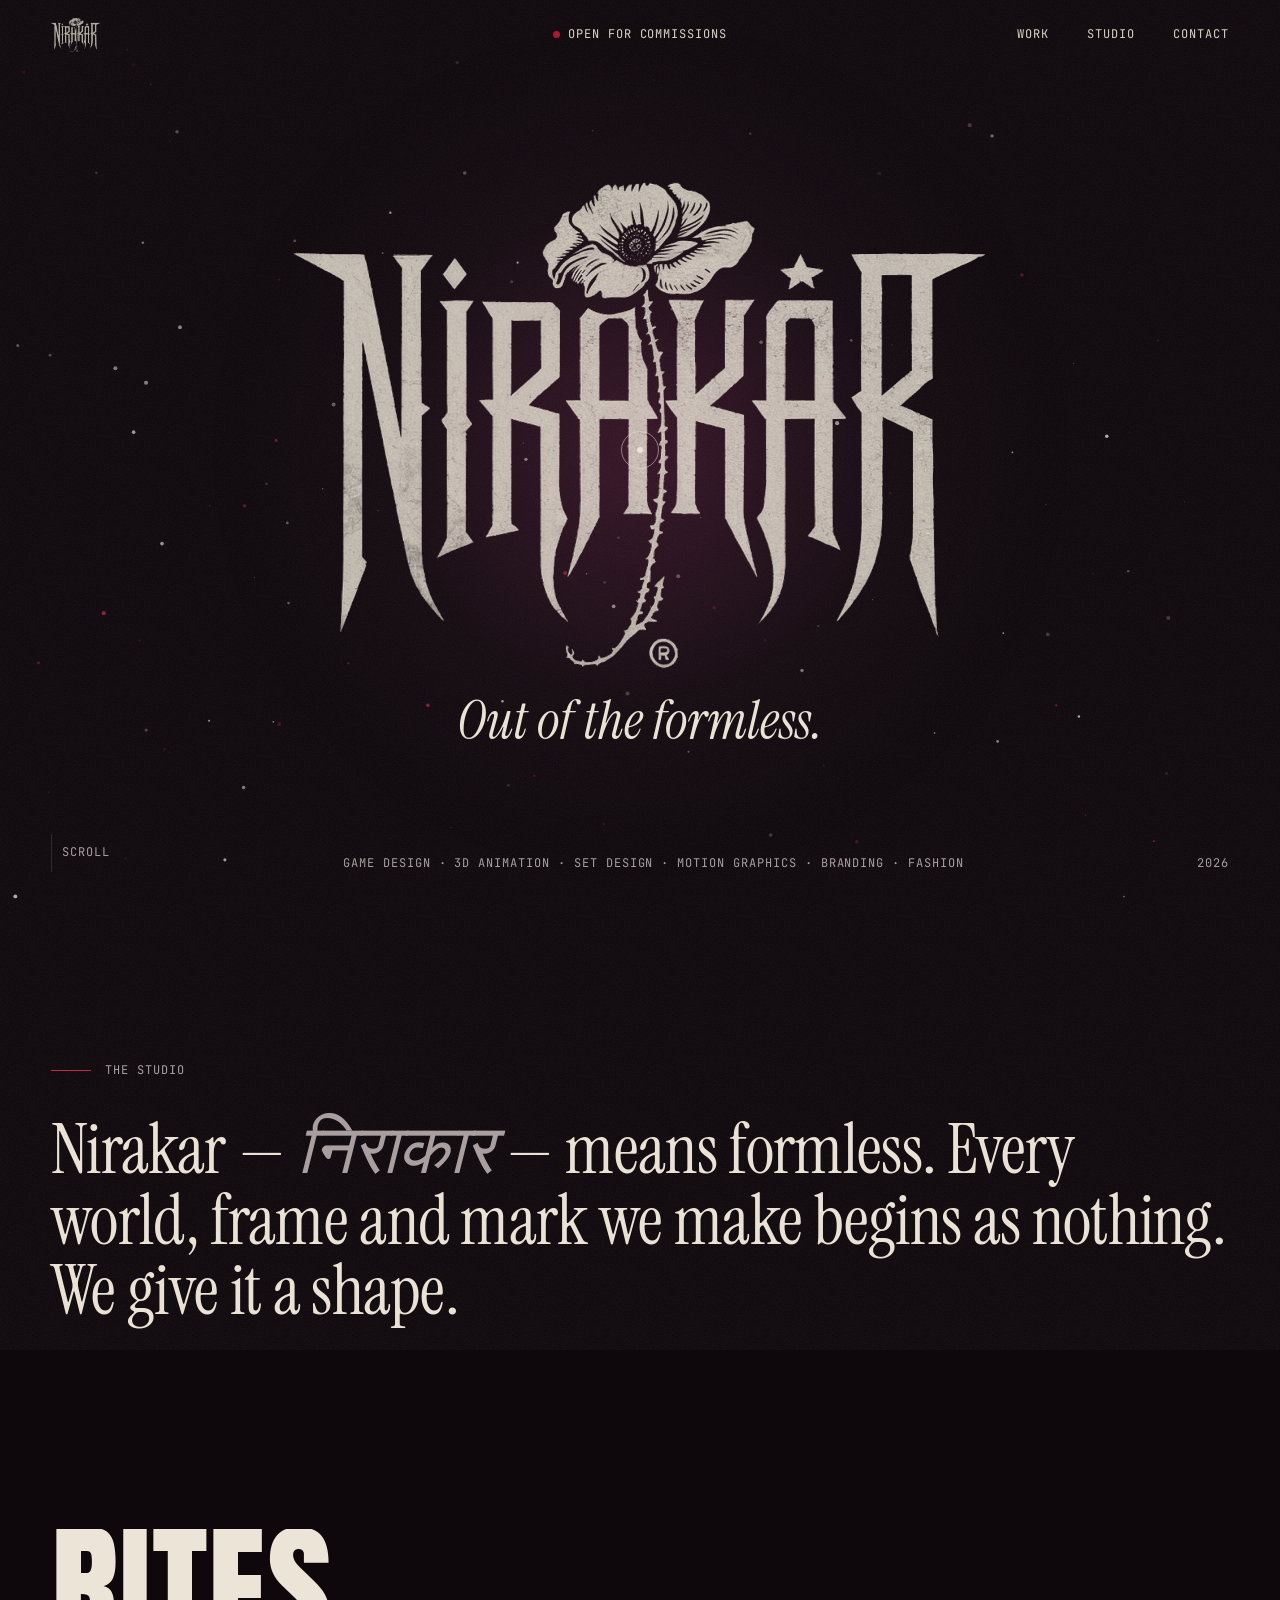
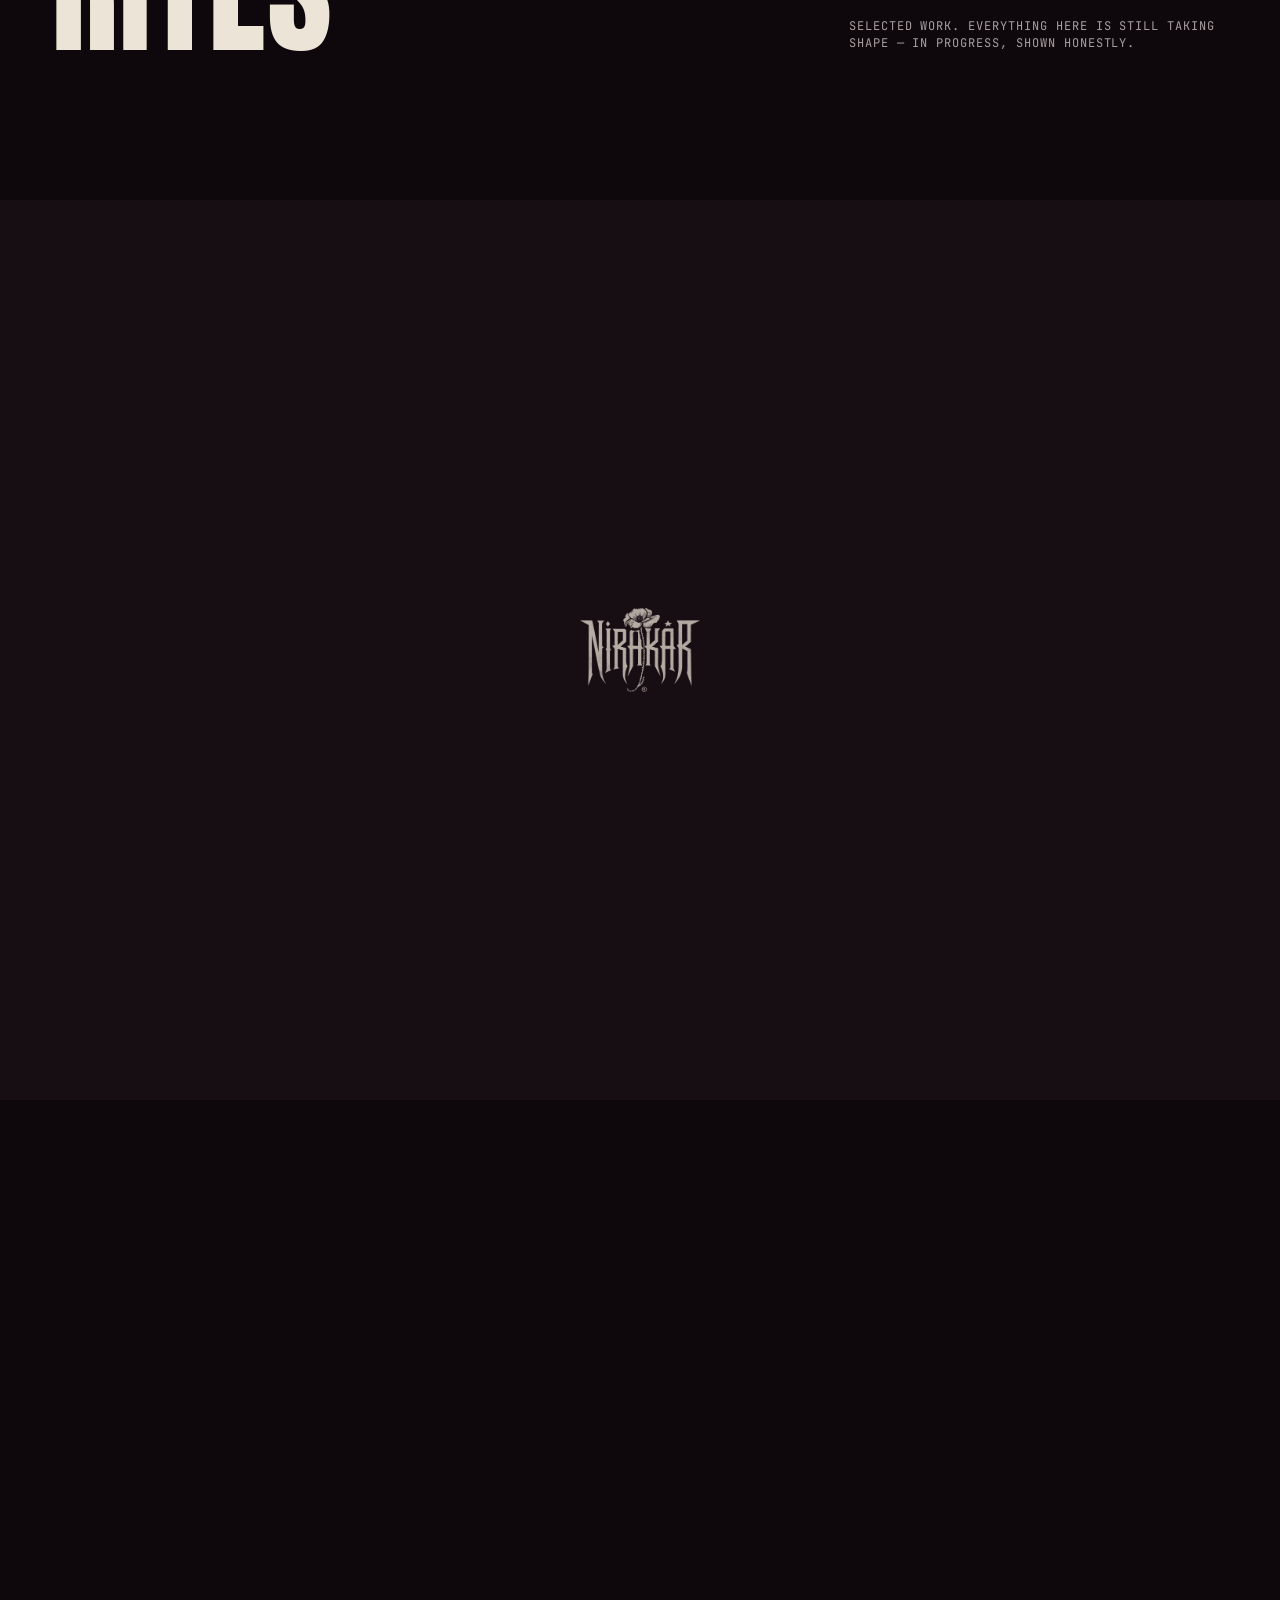
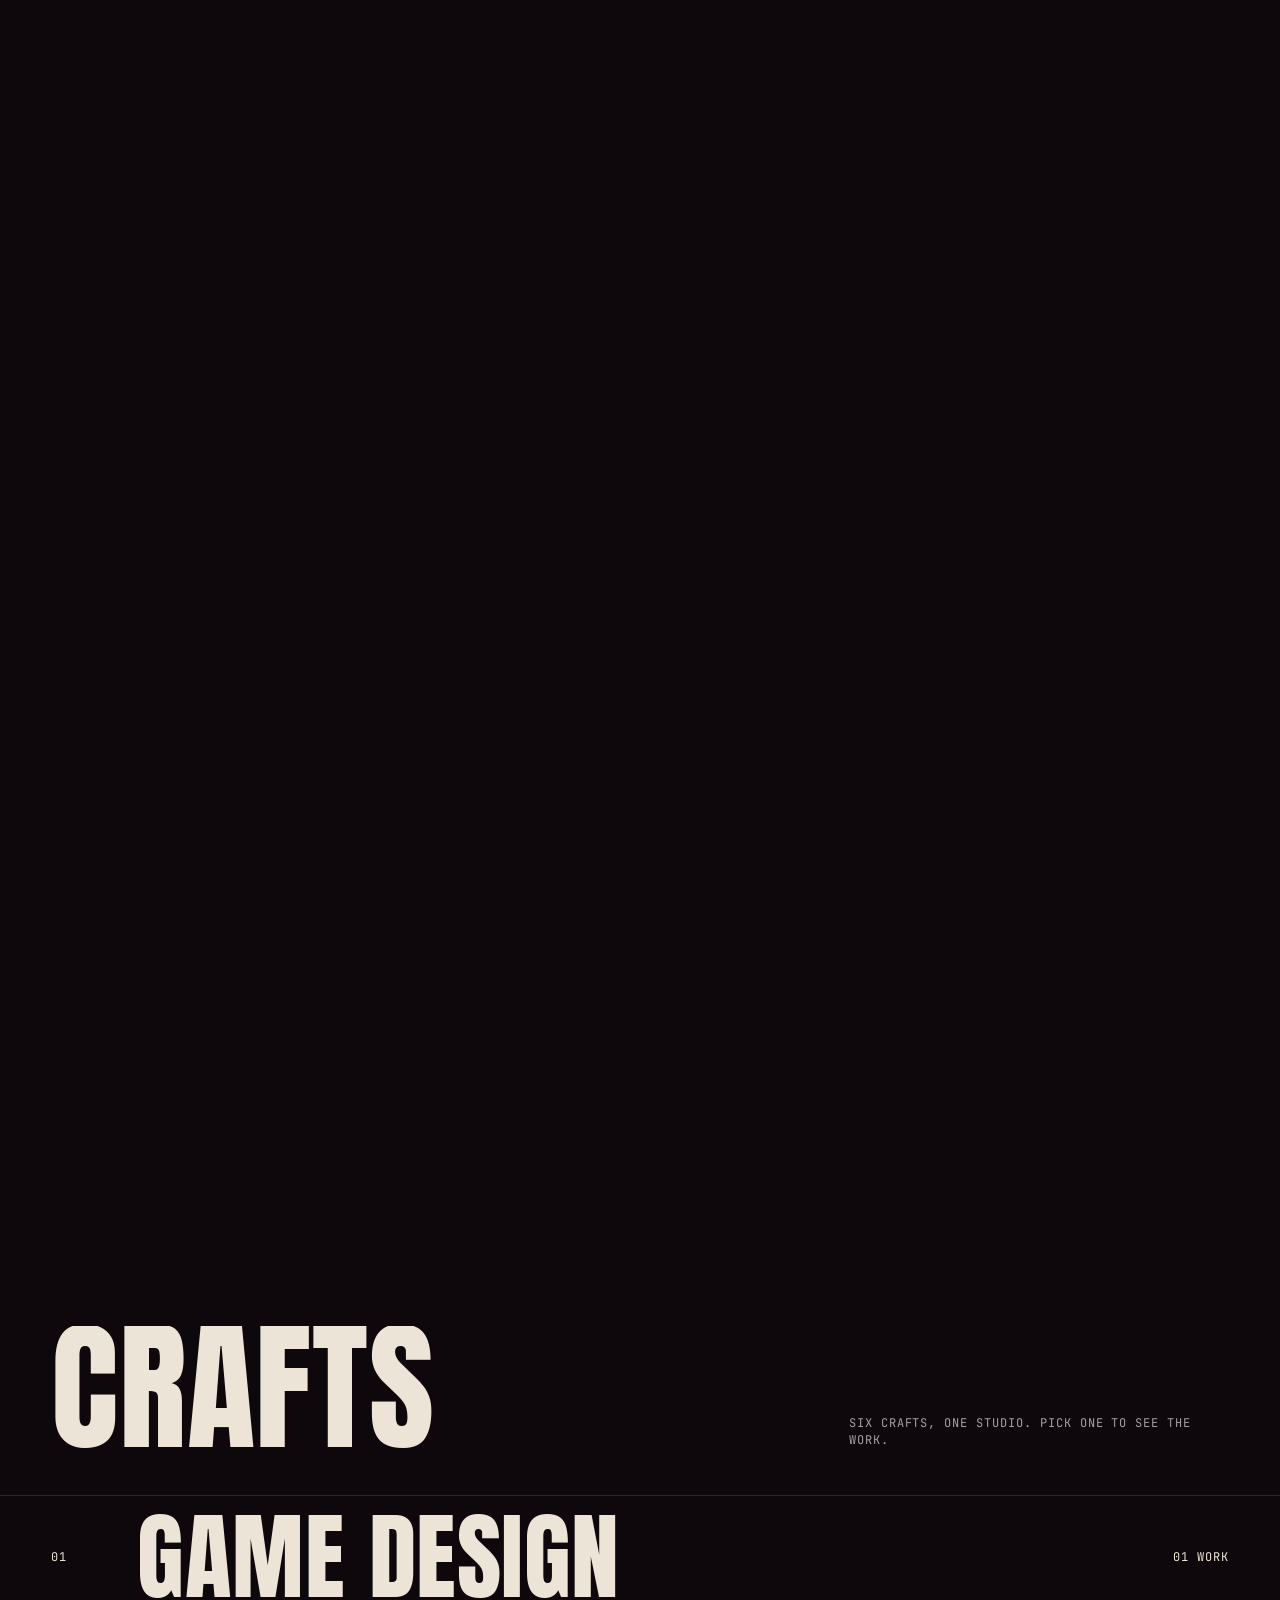
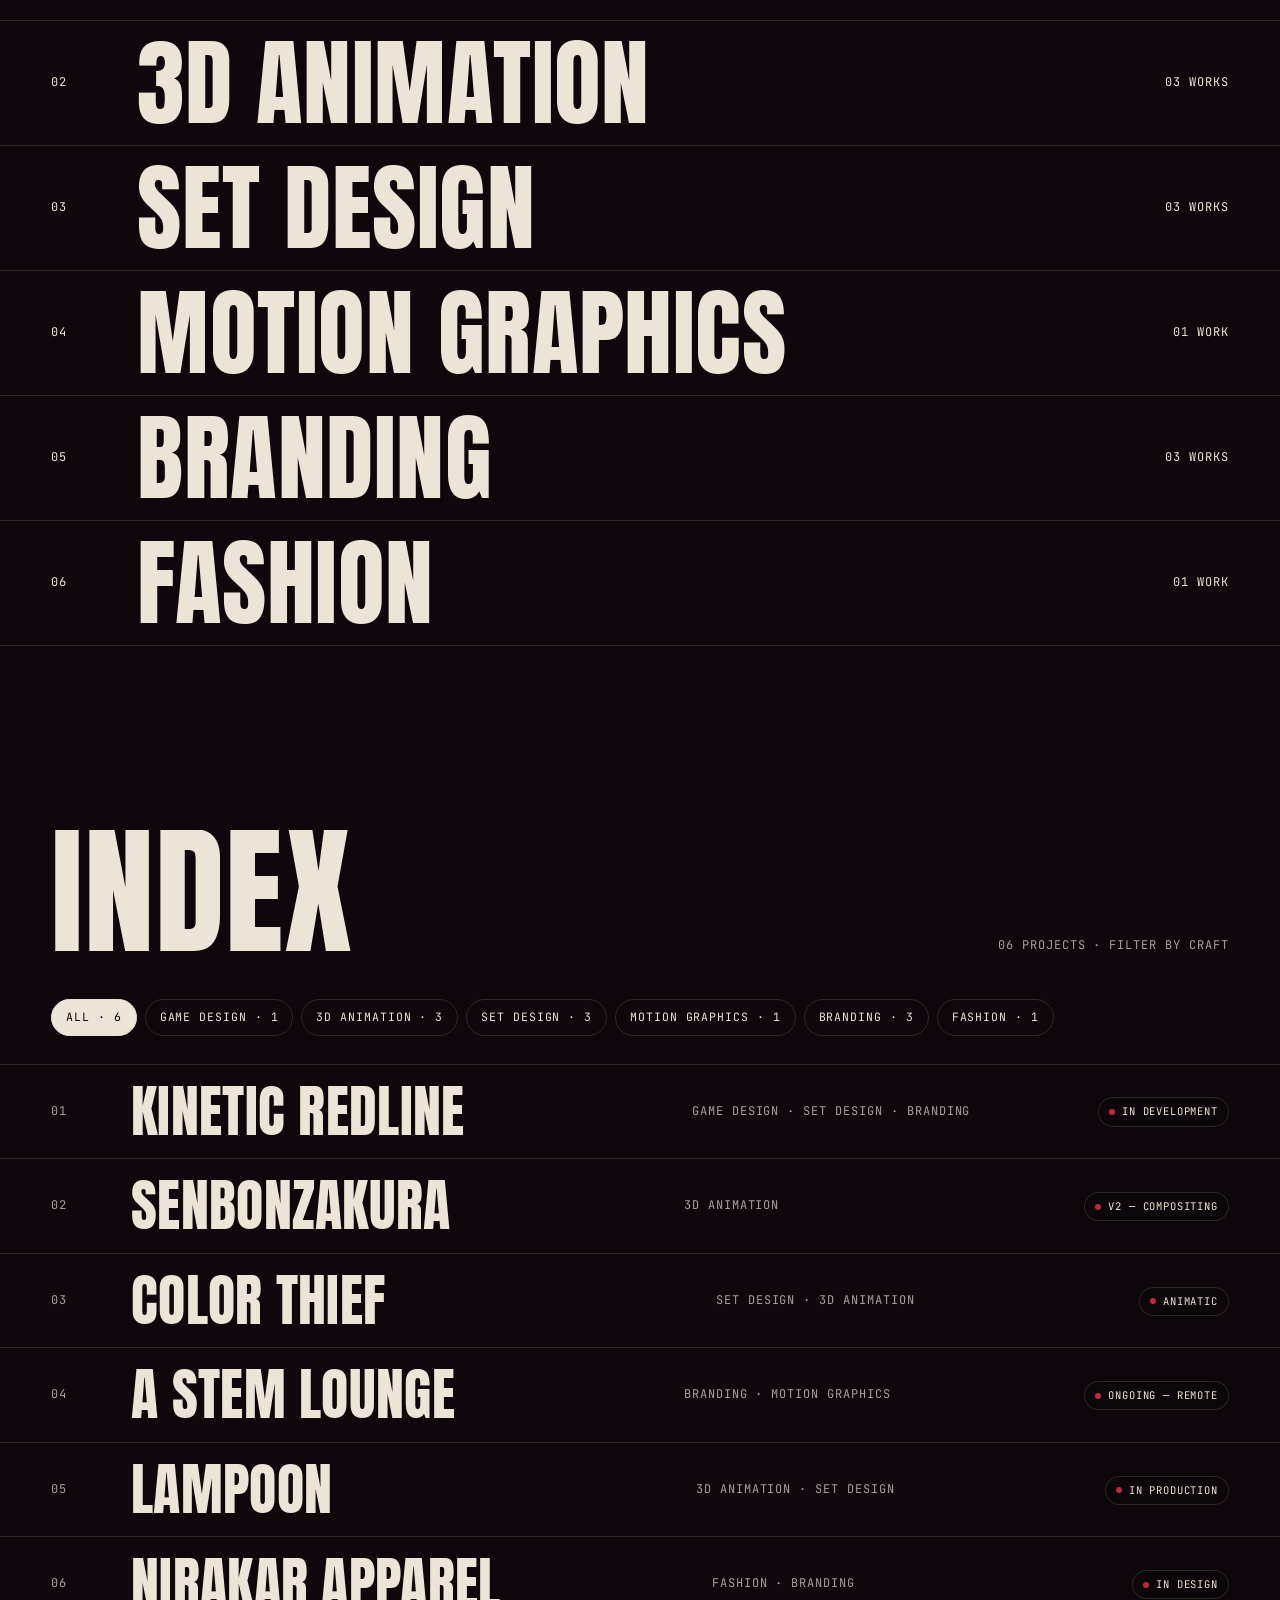
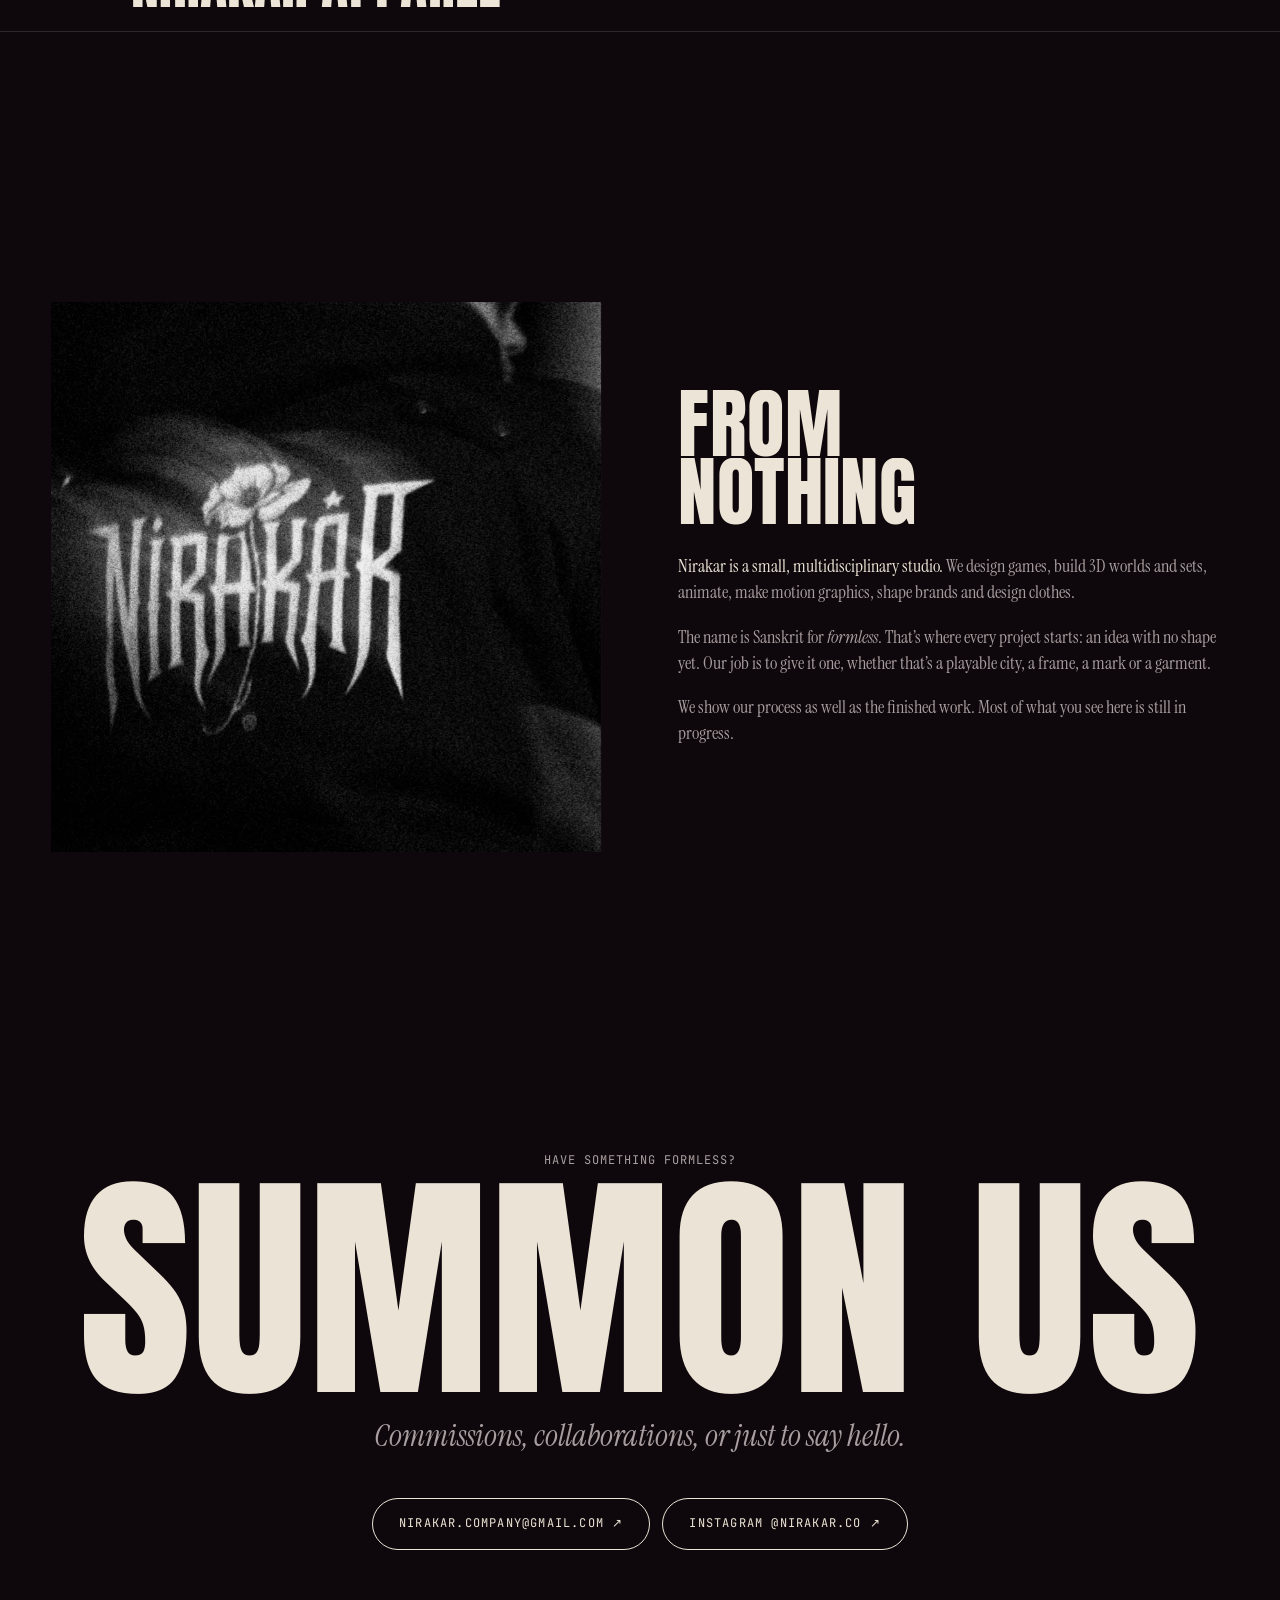
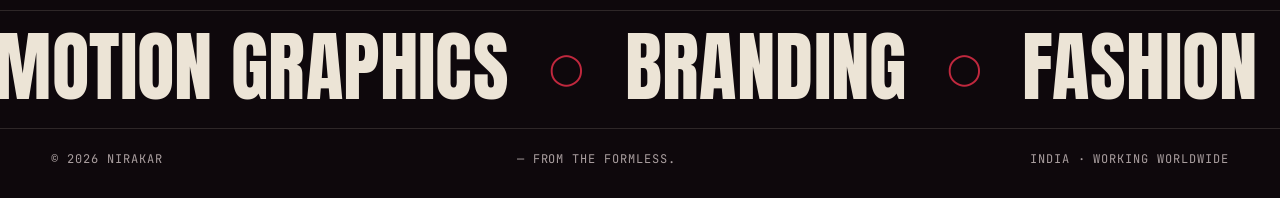
==== index.html @ 67b66bd8 "Nirakar portfolio website Static site with six works in progress: Kinetic Redline, Senbonzakura, Col" ====
<!doctype html>
<html lang="en">
<head>
  <meta charset="utf-8">
  <meta name="viewport" content="width=device-width, initial-scale=1">
  <title>Nirakar — Out of the formless</title>
  <meta name="description" content="Nirakar is a studio for ideas that don’t have a shape yet: game design, 3D animation, set design, motion graphics, branding and fashion.">
  <meta name="theme-color" content="#0e080c">
  <meta property="og:title" content="Nirakar — Out of the formless">
  <meta property="og:description" content="Games · 3D · Sets · Motion · Branding · Fashion">
  <meta property="og:image" content="assets/brand/share.jpg">
  <link rel="icon" href="assets/brand/icon-512.png">
  <link rel="preload" href="assets/fonts/anton-latin-400-normal.woff2" as="font" type="font/woff2" crossorigin>
  <link rel="stylesheet" href="assets/css/style.css">
  <script>try { var r = document.documentElement; if (sessionStorage.getItem('nk-seen')) r.classList.add('no-loader'); if (sessionStorage.getItem('nk-transit')) r.classList.add('is-entering'); } catch (e) {}</script>
</head>
<body data-page="home">
  <div class="loader" aria-hidden="true">
    <img class="loader__logo" src="assets/brand/nirakar-logo.png" alt="">
    <div class="loader__count">000</div>
    <div class="loader__note mono dim">Summoning</div>
    <div class="loader__bar"></div>
  </div>
  <div class="curtain" aria-hidden="true"><img src="assets/brand/nirakar-logo.png" alt=""></div>
  <div class="grain" aria-hidden="true"></div>
  <div class="cursor" aria-hidden="true"><div class="cursor__ring"><span class="cursor__label"></span></div><div class="cursor__dot"></div></div>

  <header class="nav">
    <a class="nav__logo" href="index.html" aria-label="Nirakar home"><img src="assets/brand/nirakar-logo.png" alt="Nirakar"></a>
    <span class="nav__meta mono"><i class="pulse"></i> Open for commissions</span>
    <nav class="nav__links mono">
      <a href="#work">Work</a>
      <a href="#studio">Studio</a>
      <a href="#summon">Contact</a>
    </nav>
  </header>

  <main>
    <section class="hero">
      <div class="hero__glow"></div>
      <canvas class="hero__canvas" aria-hidden="true"></canvas>
      <div class="hero__center">
        <h1 style="margin:0"><img class="hero__logo" src="assets/brand/nirakar-logo.png" alt="Nirakar"></h1>
        <p class="hero__tag serif-i" data-split-lines style="margin:0">Out of the formless.</p>
      </div>
      <div class="hero__foot mono">
        <span class="hero__scroll dim"><i></i> Scroll</span>
        <span class="hero__disc dim" data-disciplines></span>
        <span class="dim" data-year></span>
      </div>
    </section>

    <section class="manifesto">
      <div class="manifesto__label mono dim">The studio</div>
      <p class="manifesto__text" data-manifesto></p>
    </section>

    <section class="showcase" id="work">
      <div class="sec-head">
        <h2 class="display" data-reveal-title>Rites</h2>
        <p class="mono dim">Selected work. Everything here is still taking shape — in progress, shown honestly.</p>
      </div>
      <div class="showcase__pin">
        <div class="showcase__track" data-showcase></div>
        <div class="showcase__progress"><i></i></div>
      </div>
    </section>

    <section class="disciplines">
      <div class="sec-head">
        <h2 class="display" data-reveal-title>Crafts</h2>
        <p class="mono dim">Six crafts, one studio. Pick one to see the work.</p>
      </div>
      <ul class="disc-list" data-disc-list></ul>
    </section>

    <section class="index" id="index">
      <div class="sec-head">
        <h2 class="display" data-reveal-title>Index</h2>
        <p class="mono dim"><span data-count></span> projects · filter by craft</p>
      </div>
      <div class="filters" data-filters></div>
      <div class="rows" data-rows></div>
      <div class="hover-preview" aria-hidden="true"><img alt=""></div>
    </section>

    <section class="studio" id="studio">
      <div class="studio__art reveal-media" data-reveal-media><img src="media/nirakar-apparel/shoot.webp" alt="Nirakar hoodie with the poppy wordmark" data-parallax></div>
      <div>
        <h3 class="display" data-reveal-title>From<br>nothing</h3>
        <p><strong>Nirakar is a small, multidisciplinary studio.</strong> We design games, build 3D worlds and sets, animate, make motion graphics, shape brands and design clothes.</p>
        <p>The name is Sanskrit for <em>formless</em>. That’s where every project starts: an idea with no shape yet. Our job is to give it one, whether that’s a playable city, a frame, a mark or a garment.</p>
        <p>We show our process as well as the finished work. Most of what you see here is still in progress.</p>
      </div>
    </section>

    <section class="summon" id="summon">
      <p class="mono dim">Have something formless?</p>
      <h2 class="summon__big display"><a href="#" data-contact-link>Summon us</a></h2>
      <p class="summon__sub serif-i dim">Commissions, collaborations, or just to say hello.</p>
      <div class="summon__links" data-contact-buttons></div>
    </section>
  </main>

  <footer class="footer">
    <div class="marquee" aria-hidden="true"><div class="marquee__inner display" data-marquee></div></div>
    <div class="footer__base mono dim">
      <span>© <span data-year></span> Nirakar</span>
      <span>— from the formless.</span>
      <span data-location></span>
    </div>
  </footer>

  <script src="content/projects.js"></script>
  <script src="assets/vendor/gsap.min.js"></script>
  <script src="assets/vendor/ScrollTrigger.min.js"></script>
  <script src="assets/vendor/lenis.min.js"></script>
  <script src="assets/js/main.js"></script>
</body>
</html>
---- assets/css/style.css ----
/* ==========================================================================
   NIRAKAR — styles
   Colours, fonts and spacing are tokens at the top: change them here.
   ========================================================================== */

@font-face { font-family: 'Anton'; src: url('../fonts/anton-latin-400-normal.woff2') format('woff2'); font-display: swap; }
@font-face { font-family: 'Instrument Serif'; src: url('../fonts/instrument-serif-latin-400-normal.woff2') format('woff2'); font-display: swap; }
@font-face { font-family: 'Instrument Serif'; font-style: italic; src: url('../fonts/instrument-serif-latin-400-italic.woff2') format('woff2'); font-display: swap; }
@font-face { font-family: 'JetBrains Mono'; src: url('../fonts/jetbrains-mono-latin-400-normal.woff2') format('woff2'); font-display: swap; }
@font-face { font-family: 'JetBrains Mono'; font-weight: 500; src: url('../fonts/jetbrains-mono-latin-500-normal.woff2') format('woff2'); font-display: swap; }

:root {
  /* Palette — taken from the Nirakar logo: plum-black void, bone-white type */
  --void: #0e080c;
  --void-2: #170e14;
  --plum: #2a1622;
  --bone: #ece4d6;
  --bone-dim: #a99e9f;
  --ash: #6c6066;
  --line: rgba(236, 228, 214, 0.14);
  --accent: #c0283e;          /* the one accent colour — swap to taste */

  --display: 'Anton', 'Impact', sans-serif;
  --serif: 'Instrument Serif', 'Times New Roman', serif;
  --mono: 'JetBrains Mono', ui-monospace, monospace;

  --gutter: clamp(16px, 4vw, 56px);
  --ease: cubic-bezier(0.7, 0, 0.2, 1);
  --ease-out: cubic-bezier(0.16, 1, 0.3, 1);
  color-scheme: dark;
}

*, *::before, *::after { box-sizing: border-box; }
html { -webkit-text-size-adjust: 100%; }
html.lenis, html.lenis body { height: auto; }
.lenis.lenis-smooth { scroll-behavior: auto !important; }
.lenis.lenis-stopped { overflow: hidden; }

body {
  margin: 0;
  background: var(--void);
  color: var(--bone);
  font-family: var(--serif);
  font-size: clamp(18px, 1.25vw, 21px);
  line-height: 1.45;
  -webkit-font-smoothing: antialiased;
  overflow-x: hidden;
}
img, video { display: block; max-width: 100%; }
a { color: inherit; text-decoration: none; }
button { font: inherit; color: inherit; background: none; border: 0; cursor: pointer; padding: 0; }
::selection { background: var(--accent); color: var(--bone); }

/* Grain over everything — keeps the black from feeling flat */
.grain {
  position: fixed; inset: -50%; z-index: 90; pointer-events: none; opacity: 0.07;
  background-image: url("data:image/svg+xml,%3Csvg xmlns='http://www.w3.org/2000/svg' width='160' height='160'%3E%3Cfilter id='n'%3E%3CfeTurbulence type='fractalNoise' baseFrequency='0.9' numOctaves='3' stitchTiles='stitch'/%3E%3C/filter%3E%3Crect width='100%25' height='100%25' filter='url(%23n)'/%3E%3C/svg%3E");
  animation: grain 1.2s steps(6) infinite;
}
@keyframes grain {
  0% { transform: translate(0, 0); } 20% { transform: translate(-3%, 2%); } 40% { transform: translate(2%, -3%); }
  60% { transform: translate(-2%, -1%); } 80% { transform: translate(3%, 3%); } 100% { transform: translate(0, 0); }
}

/* ---------- Type helpers ---------- */
.mono { font-family: var(--mono); font-size: 12px; letter-spacing: 0.08em; text-transform: uppercase; }
.display { font-family: var(--display); font-weight: 400; text-transform: uppercase; line-height: 0.88; letter-spacing: 0.005em; }
.serif-i { font-family: var(--serif); font-style: italic; }
.dim { color: var(--bone-dim); }
.line-mask { display: block; overflow: hidden; padding-bottom: 0.04em; margin-bottom: -0.04em; }
.line-mask > span { display: block; }

/* ---------- Loader ---------- */
.loader {
  position: fixed; inset: 0; z-index: 200; background: var(--void);
  display: grid; place-items: center;
}
.loader__logo { width: min(56vw, 420px); opacity: 0; filter: blur(12px); }
.loader__count { position: absolute; left: var(--gutter); bottom: var(--gutter); font-family: var(--display); font-size: clamp(64px, 12vw, 180px); line-height: 0.8; color: var(--bone); }
.loader__note { position: absolute; right: var(--gutter); bottom: var(--gutter); }
.loader__bar { position: absolute; left: 0; bottom: 0; height: 2px; width: 100%; background: var(--accent); transform-origin: left; transform: scaleX(0); }
html.no-loader .loader { display: none; }

/* ---------- Page transition curtain ---------- */
.curtain {
  position: fixed; inset: 0; z-index: 150; pointer-events: none;
  background: var(--void-2); transform: translateY(100%);
  display: grid; place-items: center;
}
.curtain img { width: 120px; opacity: 0.9; }
html.is-entering .curtain { transform: translateY(0); }

/* ---------- Nav ---------- */
.nav {
  position: fixed; top: 0; left: 0; right: 0; z-index: 100;
  /* Three equal-width zones, so the middle label sits at the true centre of the page */
  display: grid; grid-template-columns: 1fr auto 1fr; align-items: center; gap: 16px;
  padding: 18px var(--gutter);
  mix-blend-mode: difference;
}
.nav__logo { justify-self: start; }
.nav__meta { justify-self: center; }
.nav__links { justify-self: end; grid-column: 3; }
.nav__logo img { height: 34px; width: auto; }
.nav__links { display: flex; gap: clamp(16px, 3vw, 40px); }
.nav__links a, .nav__meta { position: relative; }
.nav__links a::after {
  content: ''; position: absolute; left: 0; right: 0; bottom: -4px; height: 1px; background: currentColor;
  transform: scaleX(0); transform-origin: right; transition: transform 0.5s var(--ease-out);
}
.nav__links a:hover::after, .nav__links a.is-active::after { transform: scaleX(1); transform-origin: left; }
.nav__meta { display: flex; align-items: center; gap: 8px; }
.pulse { width: 7px; height: 7px; border-radius: 50%; background: var(--accent); box-shadow: 0 0 0 0 var(--accent); animation: pulse 2.2s infinite; }
@keyframes pulse { 0% { box-shadow: 0 0 0 0 rgba(192, 40, 62, 0.7); } 70% { box-shadow: 0 0 0 10px rgba(192, 40, 62, 0); } 100% { box-shadow: 0 0 0 0 rgba(192, 40, 62, 0); } }
@media (max-width: 720px) { .nav__meta { display: none; } .nav__logo img { height: 28px; } }

/* ---------- Cursor (desktop only) ---------- */
.cursor { position: fixed; top: 0; left: 0; z-index: 180; pointer-events: none; display: none; }
.cursor__dot { position: absolute; width: 6px; height: 6px; margin: -3px 0 0 -3px; border-radius: 50%; background: var(--bone); }
.cursor__ring {
  position: absolute; width: 38px; height: 38px; margin: -19px 0 0 -19px; border-radius: 50%;
  border: 1px solid rgba(236, 228, 214, 0.5);
  display: grid; place-items: center;
  transition: width 0.45s var(--ease-out), height 0.45s var(--ease-out), margin 0.45s var(--ease-out), background-color 0.3s, border-color 0.3s;
}
.cursor__label { font-family: var(--mono); font-size: 10px; letter-spacing: 0.12em; text-transform: uppercase; color: var(--void); opacity: 0; transition: opacity 0.2s; }
.cursor.is-link .cursor__ring { width: 58px; height: 58px; margin: -29px 0 0 -29px; border-color: var(--bone); }
.cursor.is-label .cursor__ring { width: 92px; height: 92px; margin: -46px 0 0 -46px; background: var(--bone); border-color: var(--bone); }
.cursor.is-label .cursor__label { opacity: 1; }
.cursor.is-label .cursor__dot { opacity: 0; }
@media (hover: hover) and (pointer: fine) {
  .cursor { display: block; }
  html.has-cursor, html.has-cursor a, html.has-cursor button { cursor: none; }
}

/* ---------- Hero ---------- */
.hero {
  position: relative; min-height: 100svh; display: grid; place-items: center;
  padding: 120px var(--gutter) 90px; overflow: hidden; isolation: isolate;
}
.hero__canvas { position: absolute; inset: 0; z-index: -1; width: 100%; height: 100%; }
.hero__glow {
  position: absolute; z-index: -2; width: 90vmax; height: 90vmax; left: 50%; top: 50%; transform: translate(-50%, -50%);
  background: radial-gradient(closest-side, rgba(92, 34, 64, 0.55), rgba(42, 22, 34, 0.25) 45%, transparent 75%);
}
.hero__center { text-align: center; display: grid; justify-items: center; gap: clamp(20px, 3vh, 36px); }
.hero__logo { width: auto; height: auto; max-width: min(78vw, 760px); max-height: 54svh; will-change: transform; }
.hero__tag { font-size: clamp(30px, 4.2vw, 64px); line-height: 1; }
.hero__foot {
  position: absolute; left: var(--gutter); right: var(--gutter); bottom: 28px;
  display: flex; justify-content: space-between; align-items: end; gap: 20px;
}
.hero__scroll { display: flex; align-items: center; gap: 10px; }
.hero__scroll i { display: block; width: 1px; height: 38px; background: var(--line); position: relative; overflow: hidden; }
.hero__scroll i::after { content: ''; position: absolute; left: 0; top: -40%; width: 1px; height: 40%; background: var(--bone); animation: drip 1.8s var(--ease) infinite; }
@keyframes drip { to { top: 100%; } }
@media (max-width: 720px) { .hero__foot .hero__disc { display: none; } }

/* ---------- Manifesto ---------- */
.manifesto { padding: clamp(100px, 18vh, 200px) var(--gutter); max-width: 1400px; margin: 0 auto; }
.manifesto__label { margin-bottom: 36px; display: flex; gap: 14px; align-items: center; }
.manifesto__label::before { content: ''; width: 40px; height: 1px; background: var(--accent); }
.manifesto__text { font-size: clamp(34px, 5.4vw, 92px); line-height: 1.02; letter-spacing: -0.01em; margin: 0; }
.manifesto__text .w { display: inline-block; opacity: 0.14; }
.manifesto__text .deva { font-style: italic; color: var(--bone-dim); }

/* ---------- Section heading ---------- */
.sec-head {
  display: flex; justify-content: space-between; align-items: end; gap: 24px; flex-wrap: wrap;
  padding: 0 var(--gutter); margin-bottom: clamp(28px, 5vh, 56px);
}
.sec-head h2 { font-size: clamp(56px, 11vw, 190px); margin: 0; }
.sec-head p { max-width: 380px; margin: 0; }

/* ---------- Showcase: pinned horizontal scroll ---------- */
.showcase { position: relative; padding-top: 40px; }
.showcase__pin { height: 100svh; display: flex; flex-direction: column; justify-content: center; overflow: hidden; }
.showcase__track { display: flex; gap: clamp(16px, 2.4vw, 36px); padding: 0 var(--gutter); width: max-content; will-change: transform; }
.card {
  position: relative; flex: 0 0 auto; width: clamp(260px, min(38vw, 52svh), 640px);
  display: block;
}
.card__media { position: relative; aspect-ratio: 4 / 5; overflow: hidden; background: var(--void-2); }
.card:nth-child(even) .card__media { aspect-ratio: 5 / 4; margin-top: 8vh; }
.card__media img, .card__media video { position: absolute; inset: 0; width: 100%; height: 100%; object-fit: cover; transition: transform 1.2s var(--ease-out), filter 0.8s; }
.card__media video { opacity: 0; transition: opacity 0.6s, transform 1.2s var(--ease-out); }
.card.is-playing .card__media video { opacity: 1; }
.card:hover .card__media img, .card:hover .card__media video { transform: scale(1.05); }
.card__media::after { content: ''; position: absolute; inset: 0; background: linear-gradient(to top, rgba(14, 8, 12, 0.75), transparent 45%); pointer-events: none; }
.card__info { position: absolute; left: 18px; right: 18px; bottom: 16px; z-index: 2; display: flex; justify-content: space-between; align-items: end; gap: 12px; }
.card__title { font-size: clamp(30px, 3.4vw, 58px); margin: 0; }
.card__num { position: absolute; top: 14px; left: 16px; z-index: 2; }
.badge {
  display: inline-flex; align-items: center; gap: 7px; padding: 6px 10px;
  border: 1px solid var(--line); border-radius: 99px; background: rgba(14, 8, 12, 0.55); backdrop-filter: blur(6px);
  font-family: var(--mono); font-size: 10.5px; letter-spacing: 0.08em; text-transform: uppercase; white-space: nowrap;
}
.badge::before { content: ''; width: 6px; height: 6px; border-radius: 50%; background: var(--accent); }
.card__status { position: absolute; top: 12px; right: 12px; z-index: 2; }
.showcase__progress { margin: 36px var(--gutter) 0; height: 1px; background: var(--line); position: relative; }
.showcase__progress i { position: absolute; inset: 0; background: var(--bone); transform-origin: left; transform: scaleX(0); }
/* Mobile / reduced motion: no pinning, plain swipe row */
.showcase.is-static .showcase__pin { height: auto; overflow-x: auto; overflow-y: hidden; padding-bottom: 12px; scroll-snap-type: x mandatory; -webkit-overflow-scrolling: touch; }
.showcase.is-static .card { scroll-snap-align: start; width: min(78vw, 420px); }
.showcase.is-static .card:nth-child(even) .card__media { margin-top: 0; aspect-ratio: 4 / 5; }
.showcase.is-static .showcase__progress { display: none; }

/* ---------- Disciplines ---------- */
.disciplines { padding: clamp(100px, 16vh, 180px) 0 40px; }
.disc-list { list-style: none; margin: 0; padding: 0; border-top: 1px solid var(--line); }
.disc {
  position: relative; display: grid; grid-template-columns: 70px 1fr auto; align-items: center; gap: 16px;
  padding: clamp(14px, 2.2vh, 26px) var(--gutter); border-bottom: 1px solid var(--line); overflow: hidden;
}
.disc__name { font-size: clamp(40px, 7.5vw, 128px); transition: transform 0.7s var(--ease-out), color 0.4s; }
.disc__fill { position: absolute; inset: 0; z-index: -1; background: var(--bone); transform: scaleY(0); transform-origin: bottom; transition: transform 0.6s var(--ease-out); }
.disc:hover .disc__fill { transform: scaleY(1); }
.disc:hover { color: var(--void); }
.disc:hover .disc__name { transform: translateX(clamp(8px, 2vw, 30px)); }
.disc__count { text-align: right; }
@media (max-width: 720px) { .disc { grid-template-columns: 40px 1fr auto; } }

/* ---------- Index (filterable list) ---------- */
.index { padding: clamp(100px, 16vh, 180px) 0; }
.filters { display: flex; flex-wrap: wrap; gap: 8px; padding: 0 var(--gutter); margin-bottom: 28px; }
.chip {
  padding: 9px 14px; border: 1px solid var(--line); border-radius: 99px;
  font-family: var(--mono); font-size: 11.5px; letter-spacing: 0.08em; text-transform: uppercase;
  transition: background-color 0.3s, color 0.3s, border-color 0.3s;
}
.chip:hover { border-color: var(--bone); }
.chip.is-on { background: var(--bone); color: var(--void); border-color: var(--bone); }
.rows { border-top: 1px solid var(--line); }
.row {
  display: grid; grid-template-columns: 60px minmax(0, 1.4fr) minmax(0, 1fr) auto; gap: 20px; align-items: center;
  padding: 22px var(--gutter); border-bottom: 1px solid var(--line);
  transition: color 0.4s;
}
.row__title { font-size: clamp(34px, 4.4vw, 76px); transition: transform 0.6s var(--ease-out); }
.row__thumb { display: none; }
@media (hover: hover) {
  .rows:hover .row { color: var(--ash); }
  .rows .row:hover { color: var(--bone); }
}
.rows .row:hover .row__title { transform: translateX(14px); }
.row.is-hidden { display: none; }
.hover-preview {
  position: fixed; top: 0; left: 0; z-index: 60; width: 340px; aspect-ratio: 4 / 3; pointer-events: none;
  overflow: hidden; opacity: 0; transform: scale(0.85); border-radius: 2px;
}
.hover-preview img { position: absolute; inset: 0; width: 100%; height: 100%; object-fit: cover; }
@media (max-width: 820px) {
  .row { grid-template-columns: 84px 1fr; row-gap: 6px; }
  .row__num { display: none; }
  .row__thumb { display: block; grid-row: span 3; width: 84px; aspect-ratio: 1; object-fit: cover; }
  .row__disc, .row__status { grid-column: 2; }
  .hover-preview { display: none; }
}

/* ---------- Studio / about ---------- */
.studio { padding: clamp(80px, 14vh, 160px) var(--gutter); display: grid; grid-template-columns: 1fr 1fr; gap: clamp(30px, 6vw, 100px); align-items: center; }
.studio__art { position: relative; aspect-ratio: 1; overflow: hidden; background: var(--plum); }
/* The photo fills the frame, with extra height so the scroll parallax never shows an edge */
.studio__art.reveal-media img { position: absolute; left: 0; top: -9%; width: 100%; height: 118%; object-fit: cover; object-position: 35% 50%; }
.studio h3 { font-size: clamp(44px, 6vw, 100px); margin: 0 0 28px; }
.studio p { margin: 0 0 18px; max-width: 560px; color: var(--bone-dim); }
.studio p strong { color: var(--bone); font-weight: 400; }
@media (max-width: 820px) { .studio { grid-template-columns: 1fr; } }

/* ---------- Contact / summon ---------- */
.summon { position: relative; padding: clamp(100px, 18vh, 220px) var(--gutter) 60px; text-align: center; overflow: hidden; }
.summon__big { font-size: clamp(80px, 19vw, 340px); margin: 0; }
.summon__big a { display: inline-block; transition: color 0.4s; }
.summon__big a:hover { color: var(--accent); }
.summon__sub { font-size: clamp(22px, 2.4vw, 36px); margin: 18px 0 40px; }
.summon__links { display: flex; justify-content: center; flex-wrap: wrap; gap: 12px; }
.btn {
  position: relative; display: inline-flex; align-items: center; gap: 10px; overflow: hidden;
  padding: 16px 26px; border: 1px solid var(--bone); border-radius: 99px;
  font-family: var(--mono); font-size: 12px; letter-spacing: 0.1em; text-transform: uppercase;
  transition: color 0.45s var(--ease-out);
}
.btn::before { content: ''; position: absolute; inset: 0; z-index: -1; background: var(--bone); transform: translateY(101%); transition: transform 0.45s var(--ease-out); border-radius: inherit; }
.btn:hover { color: var(--void); }
.btn:hover::before { transform: translateY(0); }

/* ---------- Footer ---------- */
.footer { border-top: 1px solid var(--line); }
.marquee { overflow: hidden; padding: 22px 0; border-bottom: 1px solid var(--line); white-space: nowrap; }
.marquee__inner { display: inline-flex; gap: 40px; padding-right: 40px; font-size: clamp(40px, 6vw, 90px); will-change: transform; }
.marquee__inner span { display: inline-flex; align-items: center; gap: 40px; }
.marquee__inner span::after { content: '◯'; font-size: 0.4em; color: var(--accent); }
.footer__base { display: flex; justify-content: space-between; flex-wrap: wrap; gap: 14px; padding: 22px var(--gutter) 30px; }

/* ==========================================================================
   Project page
   ========================================================================== */
.p-hero { padding: 150px var(--gutter) 0; }
.p-hero__top { display: flex; justify-content: space-between; align-items: center; gap: 16px; margin-bottom: 26px; }
.p-hero__title { font-size: clamp(64px, 14.5vw, 260px); margin: 0; }
.p-hero__title .ch { display: inline-block; }
.p-hero__kicker { font-size: clamp(24px, 2.6vw, 42px); line-height: 1.1; max-width: 900px; margin: 22px 0 0; }
.p-meta {
  display: grid; grid-template-columns: repeat(4, minmax(0, 1fr)); gap: 24px;
  margin-top: clamp(40px, 7vh, 80px); padding: 22px 0; border-top: 1px solid var(--line); border-bottom: 1px solid var(--line);
}
.p-meta dt { margin-bottom: 8px; color: var(--bone-dim); }
.p-meta dd { margin: 0; font-size: 19px; line-height: 1.3; }
@media (max-width: 820px) { .p-meta { grid-template-columns: 1fr 1fr; } }

.p-cover { margin-top: clamp(40px, 7vh, 80px); height: 92svh; overflow: hidden; position: relative; clip-path: inset(8% 6% 8% 6%); }
.p-cover img, .p-cover video { width: 100%; height: 118%; object-fit: cover; position: absolute; top: -9%; left: 0; }

.p-summary { padding: clamp(80px, 14vh, 160px) var(--gutter); max-width: 1300px; }
.p-summary p { font-size: clamp(28px, 3.3vw, 54px); line-height: 1.1; margin: 0; }

.story { padding: 0 var(--gutter) clamp(60px, 10vh, 120px); display: grid; gap: clamp(60px, 11vh, 140px); }
.b-text { display: grid; grid-template-columns: minmax(0, 1fr) minmax(0, 1.6fr); gap: clamp(20px, 5vw, 80px); max-width: 1400px; }
.b-text h3 { font-size: clamp(36px, 4.4vw, 72px); margin: 0; }
.b-text p { margin: 0 0 18px; color: var(--bone-dim); font-size: clamp(19px, 1.45vw, 24px); }
@media (max-width: 820px) { .b-text { grid-template-columns: 1fr; } }

.b-image figure, .b-gallery figure, .b-video figure { margin: 0; }
.b-image.size-inset { max-width: 760px; margin: 0 auto; width: 100%; }
.b-image.size-wide { max-width: 1400px; }
.b-image.size-full { margin: 0 calc(var(--gutter) * -1); }
.reveal-media { position: relative; overflow: hidden; background: var(--void-2); }
.reveal-media img { width: 100%; height: auto; transform-origin: center; }
.zoomable { cursor: zoom-in; }
figcaption { margin-top: 12px; display: flex; gap: 12px; color: var(--bone-dim); }
.b-image.size-full figcaption { padding: 0 var(--gutter); }

.b-gallery__grid { display: grid; gap: clamp(10px, 1.4vw, 22px); grid-template-columns: repeat(var(--cols, 2), minmax(0, 1fr)); align-items: start; }
@media (max-width: 720px) { .b-gallery__grid { grid-template-columns: repeat(min(var(--cols, 2), 2), minmax(0, 1fr)); } }

.b-video__frame { position: relative; background: #000; overflow: hidden; }
.b-video__frame video { width: 100%; height: auto; }
.b-video__play {
  position: absolute; inset: 0; display: grid; place-items: center; background: rgba(14, 8, 12, 0.35);
  transition: opacity 0.4s;
}
.b-video__play span { display: grid; place-items: center; width: clamp(80px, 9vw, 130px); aspect-ratio: 1; border-radius: 50%; background: var(--bone); color: var(--void); font-family: var(--mono); font-size: 12px; letter-spacing: 0.1em; text-transform: uppercase; transition: transform 0.5s var(--ease-out); }
.b-video__play:hover span { transform: scale(1.08); }
.b-video.is-playing .b-video__play { opacity: 0; pointer-events: none; }

.b-reels__row { display: grid; grid-template-columns: repeat(4, minmax(0, 1fr)); gap: clamp(10px, 1.4vw, 22px); }
.b-reels__row .b-video__frame { aspect-ratio: 9 / 16; }
.b-reels__row .b-video__frame video { position: absolute; inset: 0; height: 100%; object-fit: cover; }
.b-reels__row figcaption { margin-top: 10px; }
@media (max-width: 900px) { .b-reels__row { grid-template-columns: repeat(2, minmax(0, 1fr)); } }

.b-facts { display: grid; grid-template-columns: repeat(4, minmax(0, 1fr)); border-top: 1px solid var(--line); border-bottom: 1px solid var(--line); }
.b-facts div { padding: 26px 20px 26px 0; }
.b-facts div + div { padding-left: 20px; border-left: 1px solid var(--line); }
.b-facts dt { color: var(--bone-dim); margin-bottom: 10px; }
.b-facts dd { margin: 0; font-family: var(--display); font-size: clamp(28px, 3vw, 50px); line-height: 1; text-transform: uppercase; }
@media (max-width: 820px) {
  .b-facts { grid-template-columns: 1fr 1fr; }
  .b-facts div:nth-child(3) { padding-left: 0; border-left: 0; }
  .b-facts div:nth-child(n+3) { border-top: 1px solid var(--line); }
}

.b-quote { text-align: center; font-size: clamp(38px, 6vw, 100px); line-height: 1; max-width: 1300px; margin: 0 auto; font-style: italic; }
.b-quote::before { content: '◯'; display: block; font-size: 16px; color: var(--accent); font-style: normal; margin-bottom: 26px; }

.next { position: relative; display: block; padding: clamp(80px, 16vh, 180px) var(--gutter); border-top: 1px solid var(--line); overflow: hidden; text-align: center; isolation: isolate; }
.next__bg { position: absolute; inset: 0; z-index: -1; opacity: 0; transform: scale(1.1); transition: opacity 0.8s, transform 1.4s var(--ease-out); }
.next__bg img { width: 100%; height: 100%; object-fit: cover; filter: grayscale(0.4) brightness(0.45); }
.next:hover .next__bg { opacity: 1; transform: scale(1); }
.next__title { font-size: clamp(64px, 13vw, 230px); margin: 16px 0 0; }

/* ---------- Lightbox ---------- */
.lightbox { position: fixed; inset: 0; z-index: 170; background: rgba(8, 4, 7, 0.94); display: grid; place-items: center; padding: 60px 16px; opacity: 0; pointer-events: none; transition: opacity 0.4s; }
.lightbox.is-open { opacity: 1; pointer-events: auto; }
.lightbox img { max-width: 100%; max-height: 100%; object-fit: contain; }
.lightbox__close { position: absolute; top: 18px; right: var(--gutter); }

/* ---------- Not found ---------- */
.lost { min-height: 100svh; display: grid; place-content: center; text-align: center; gap: 20px; padding: var(--gutter); }
.lost h1 { font-size: clamp(80px, 16vw, 240px); margin: 0; }

/* ---------- Reduced motion ---------- */
@media (prefers-reduced-motion: reduce) {
  .grain, .pulse, .hero__scroll i::after { animation: none; }
  .manifesto__text .w { opacity: 1; }
  .p-cover { clip-path: none; }
}
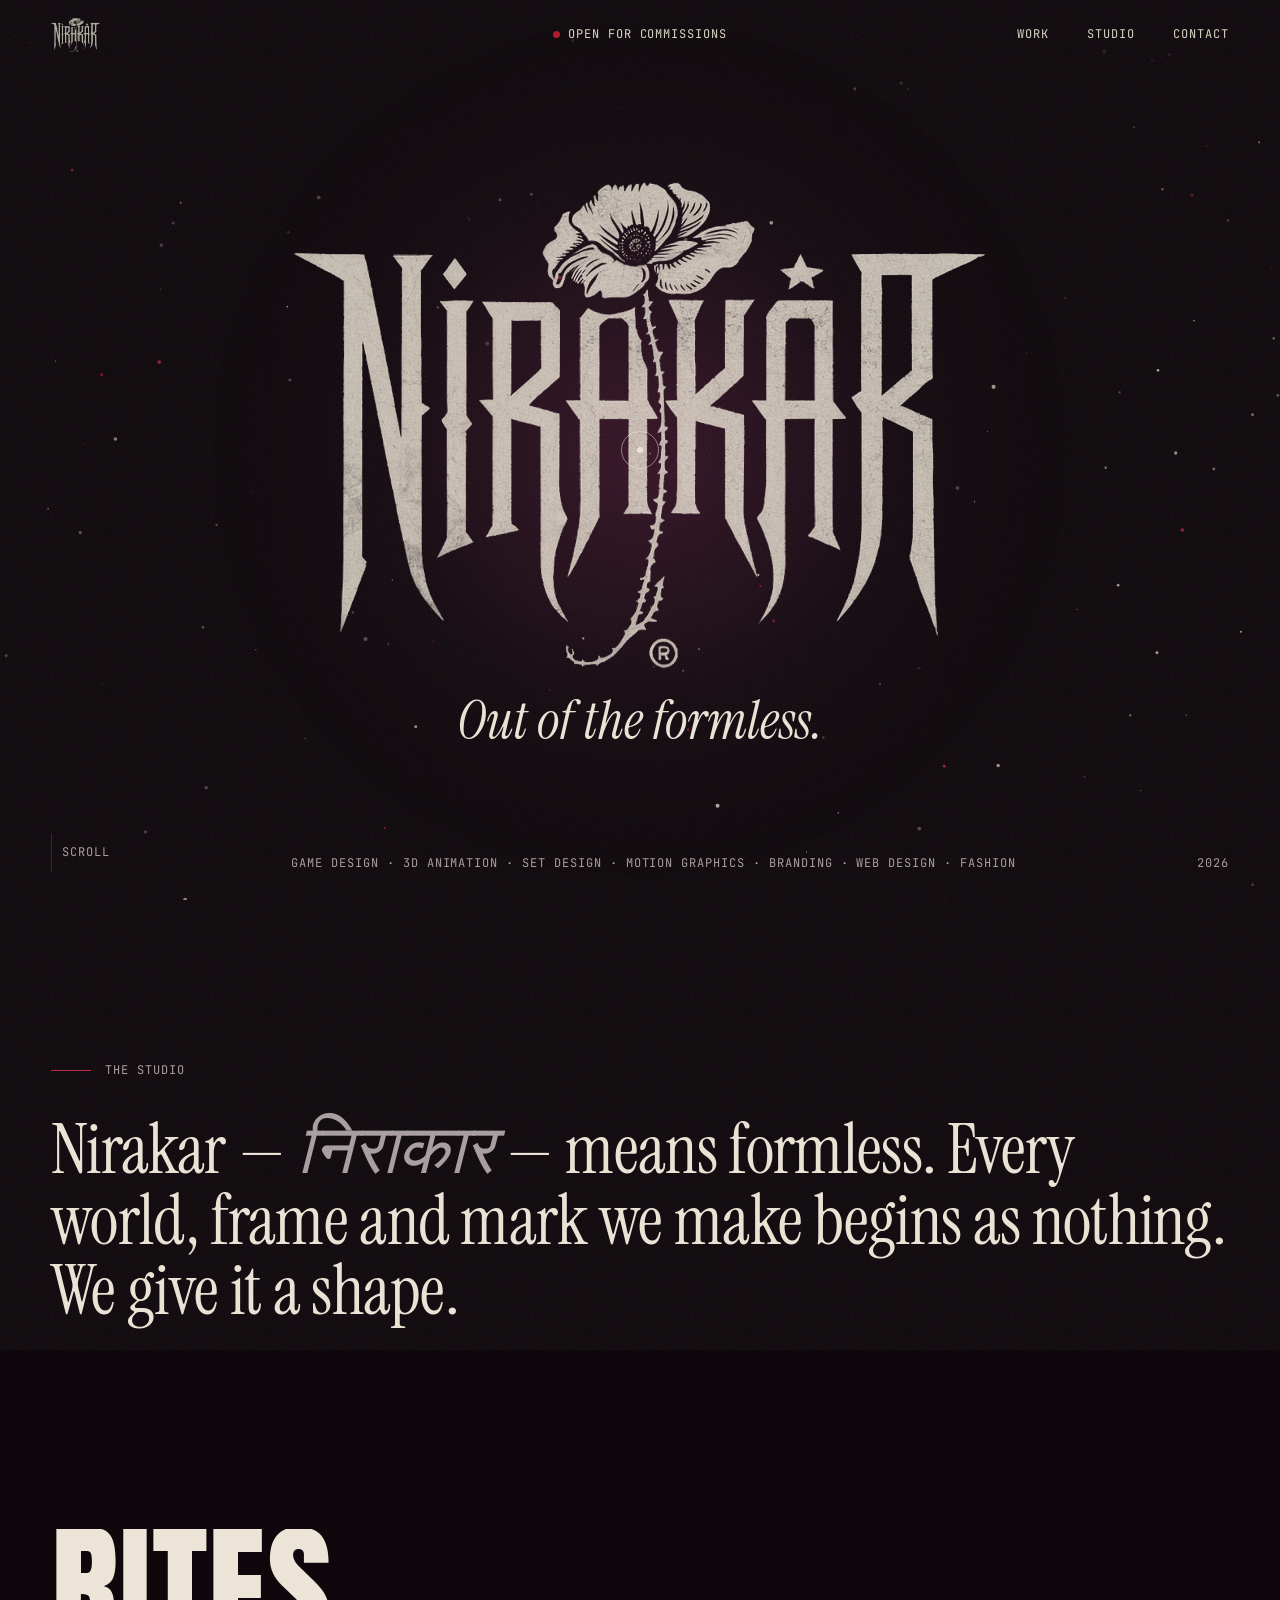
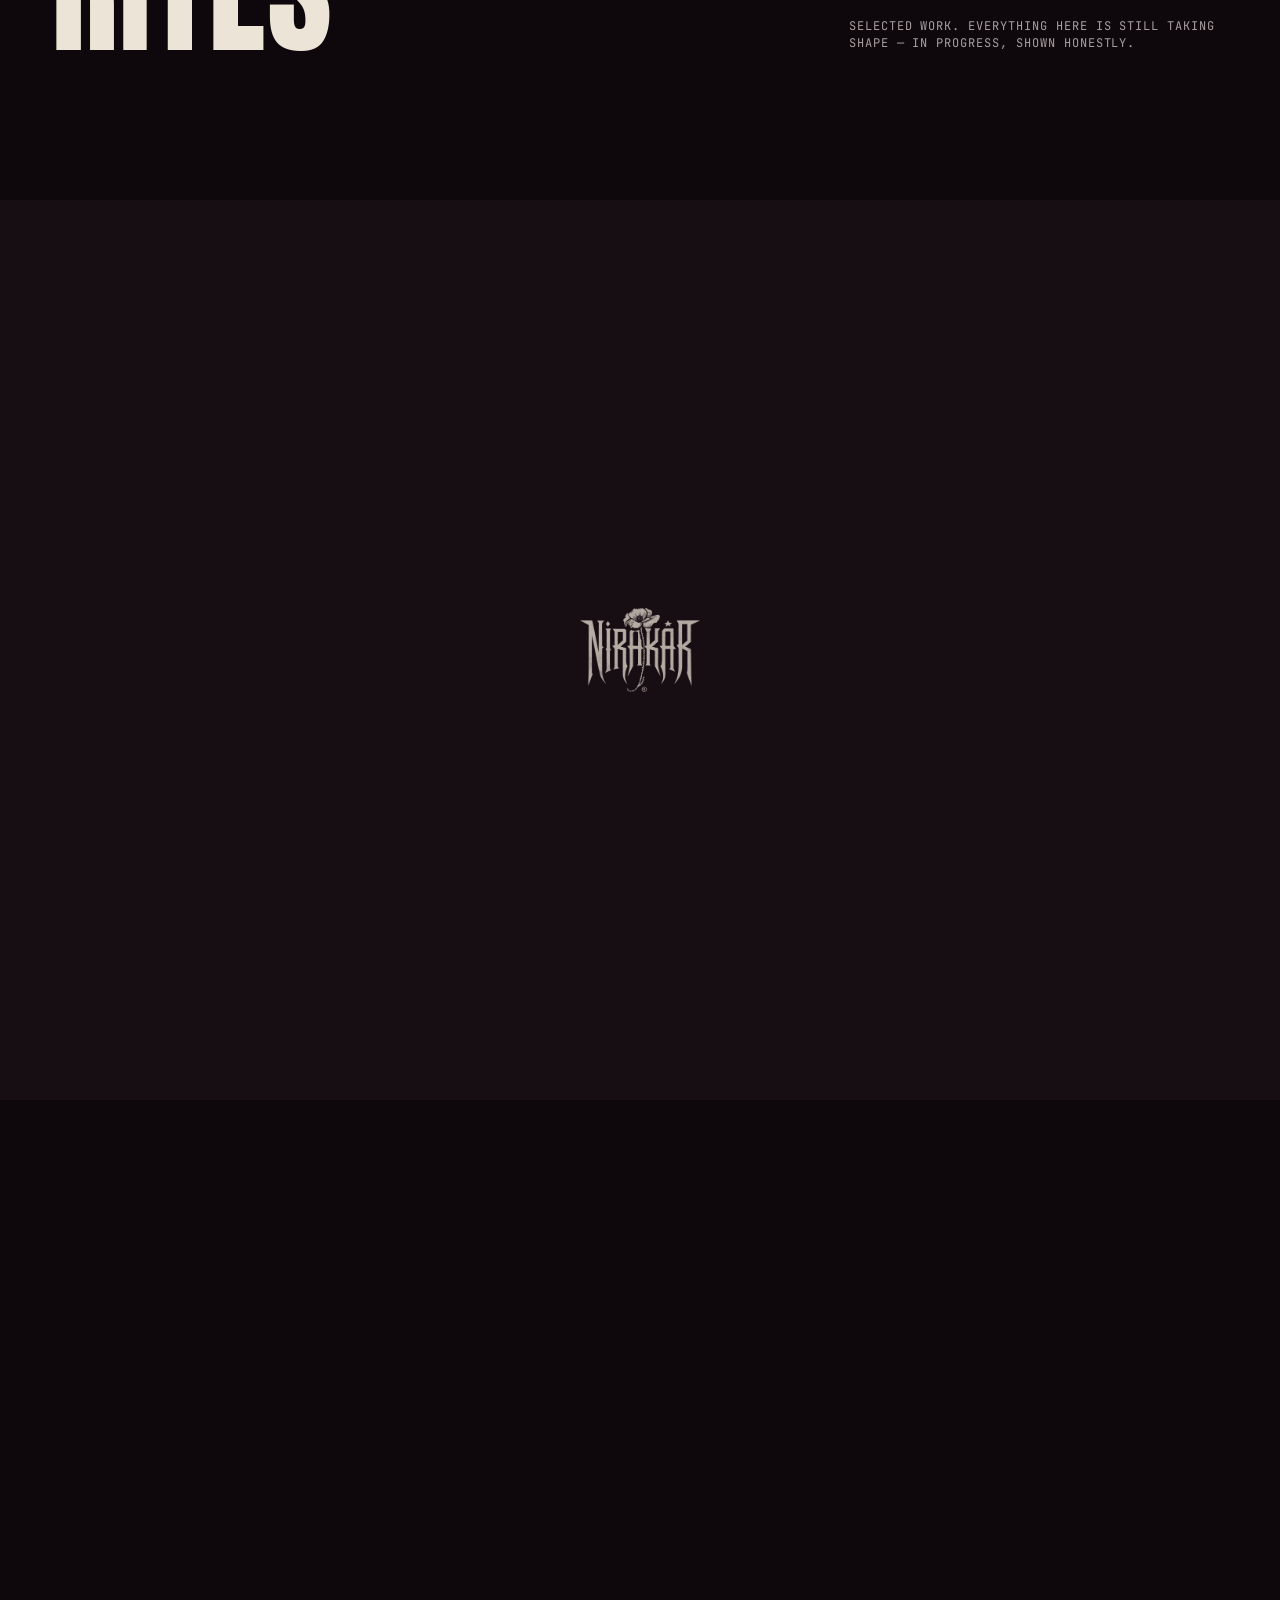
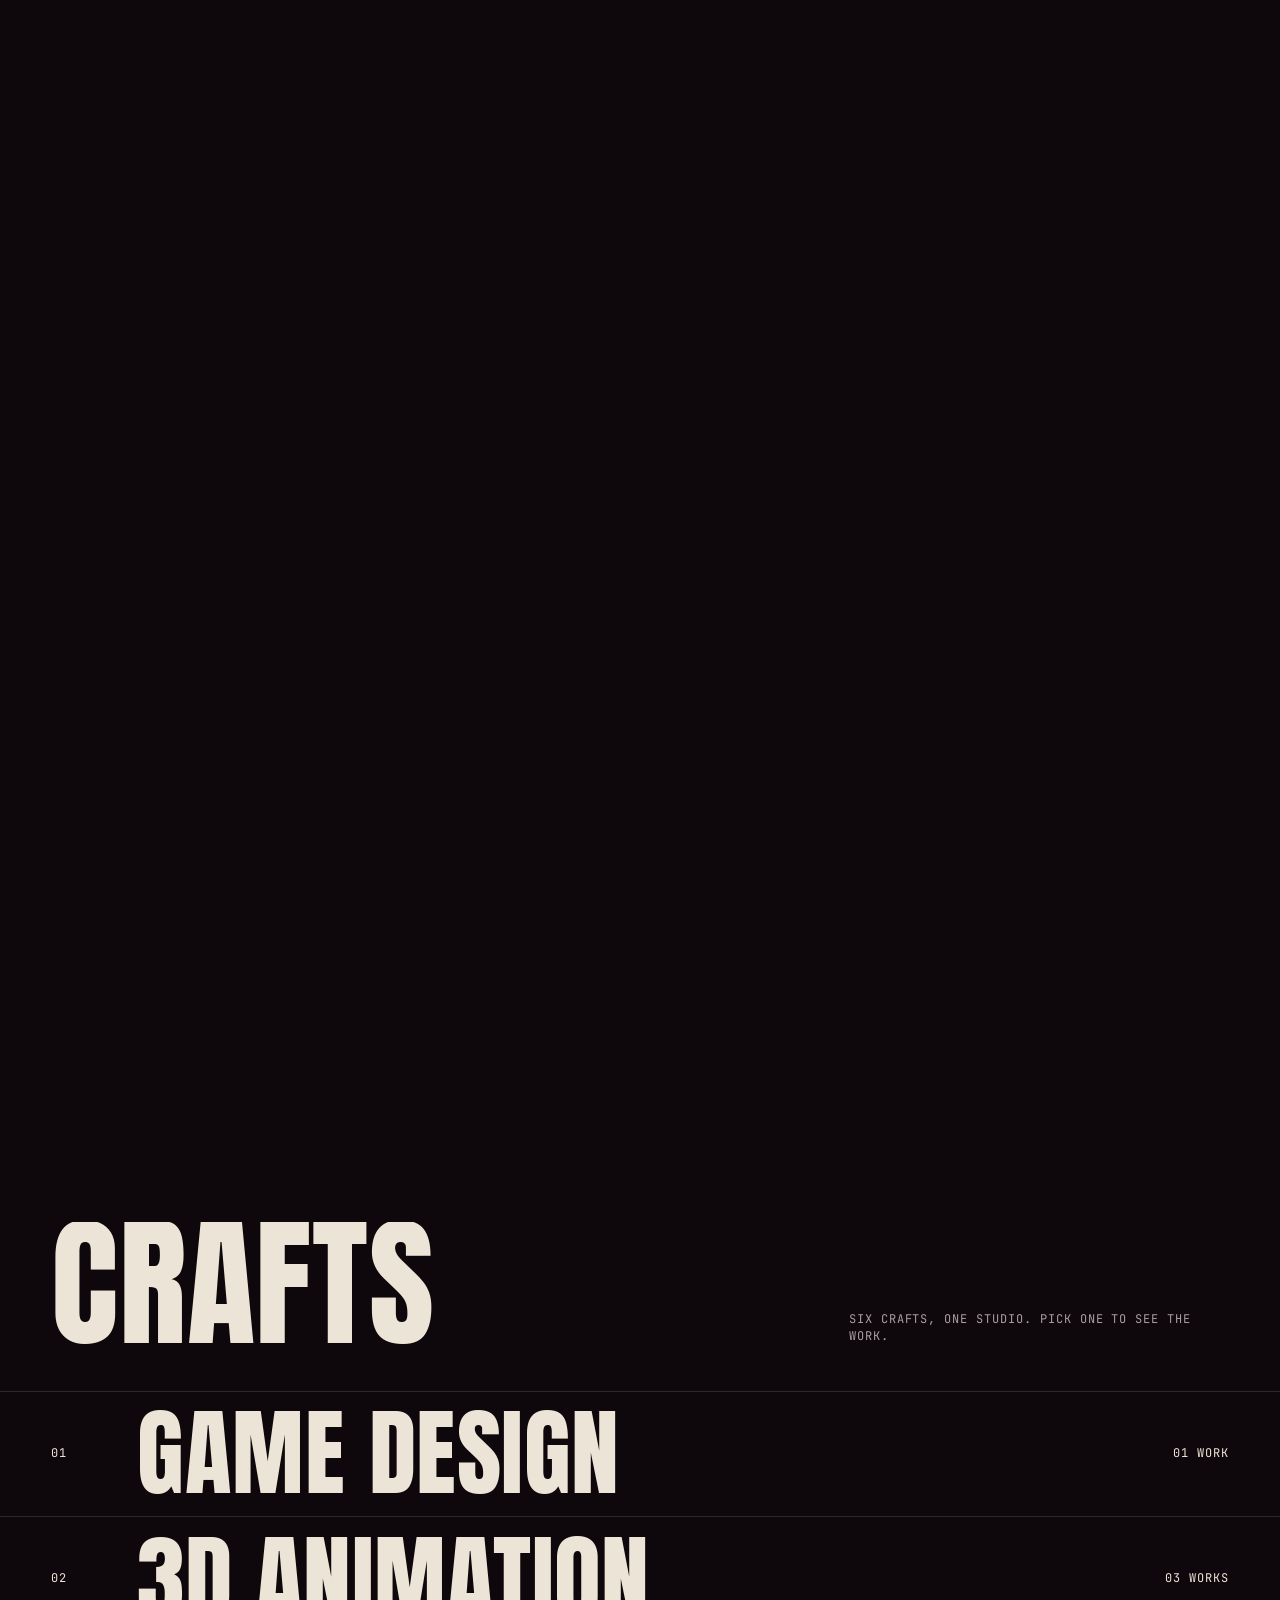
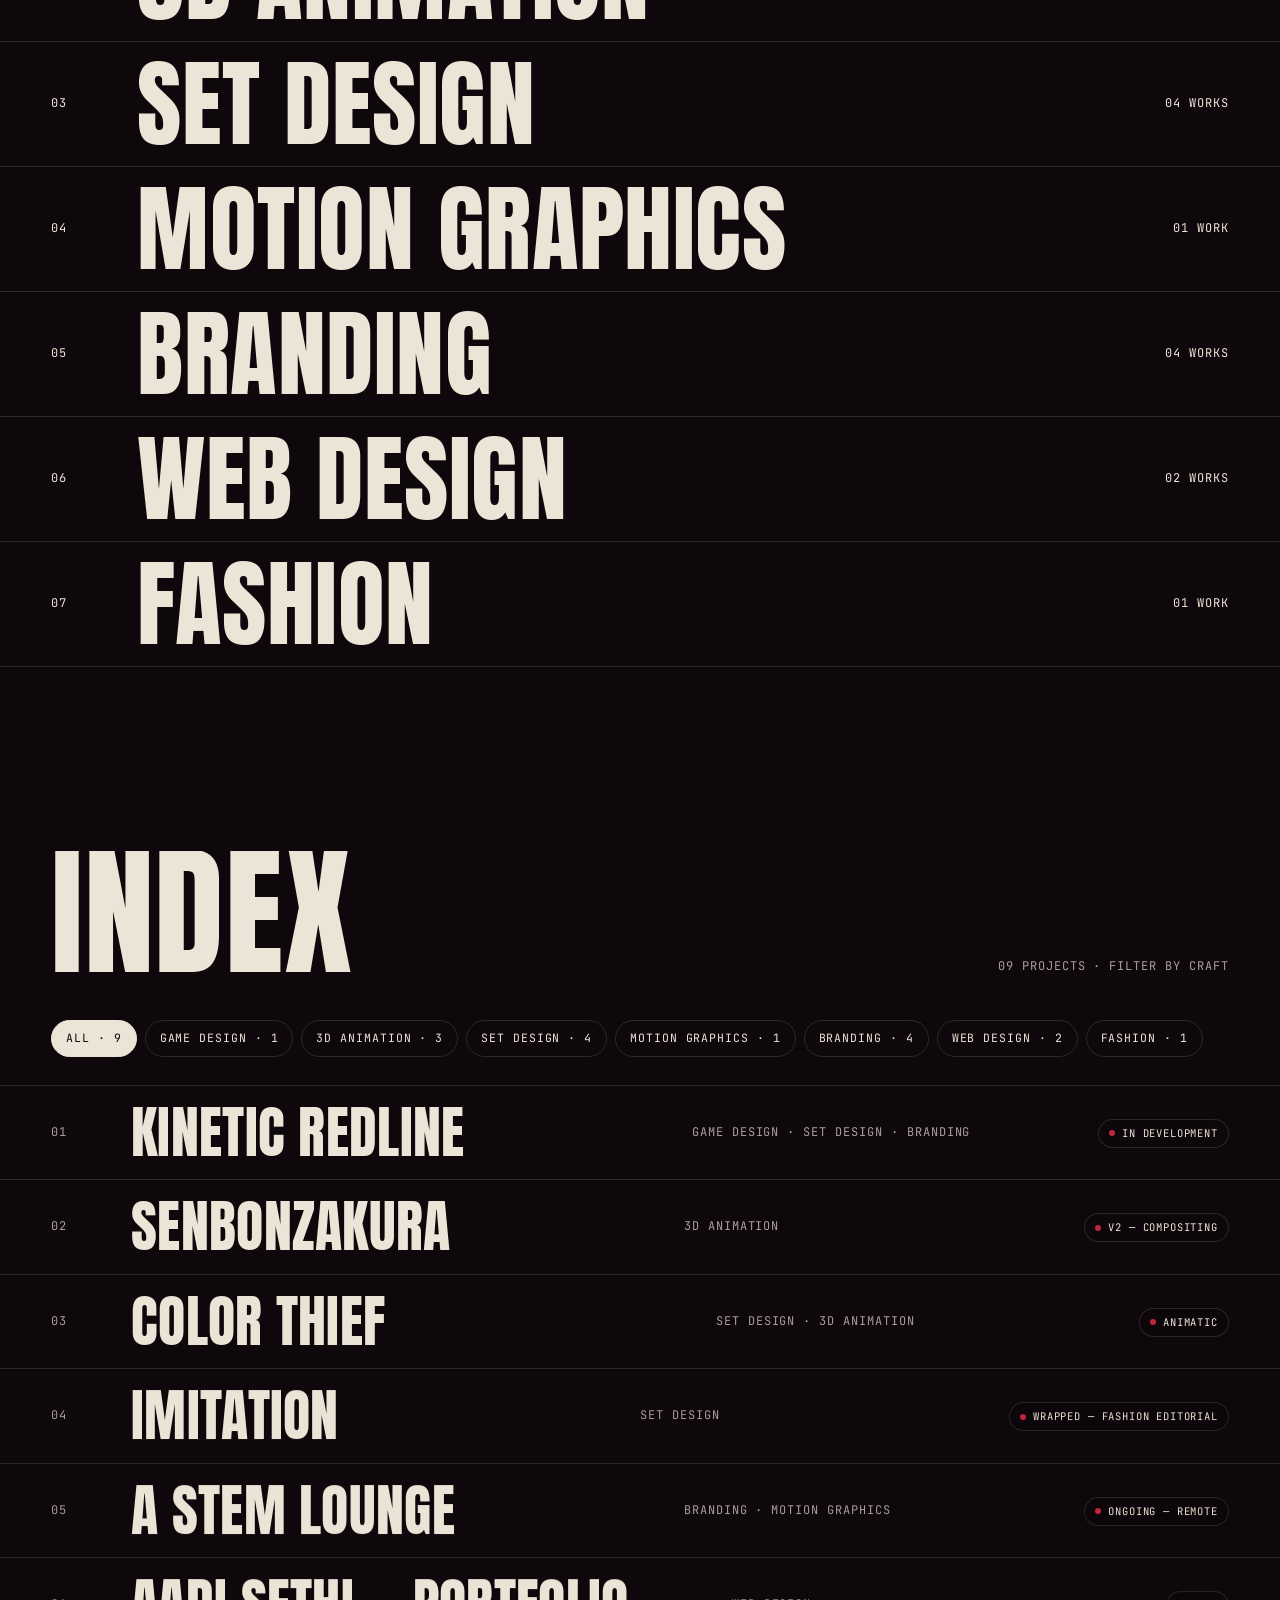
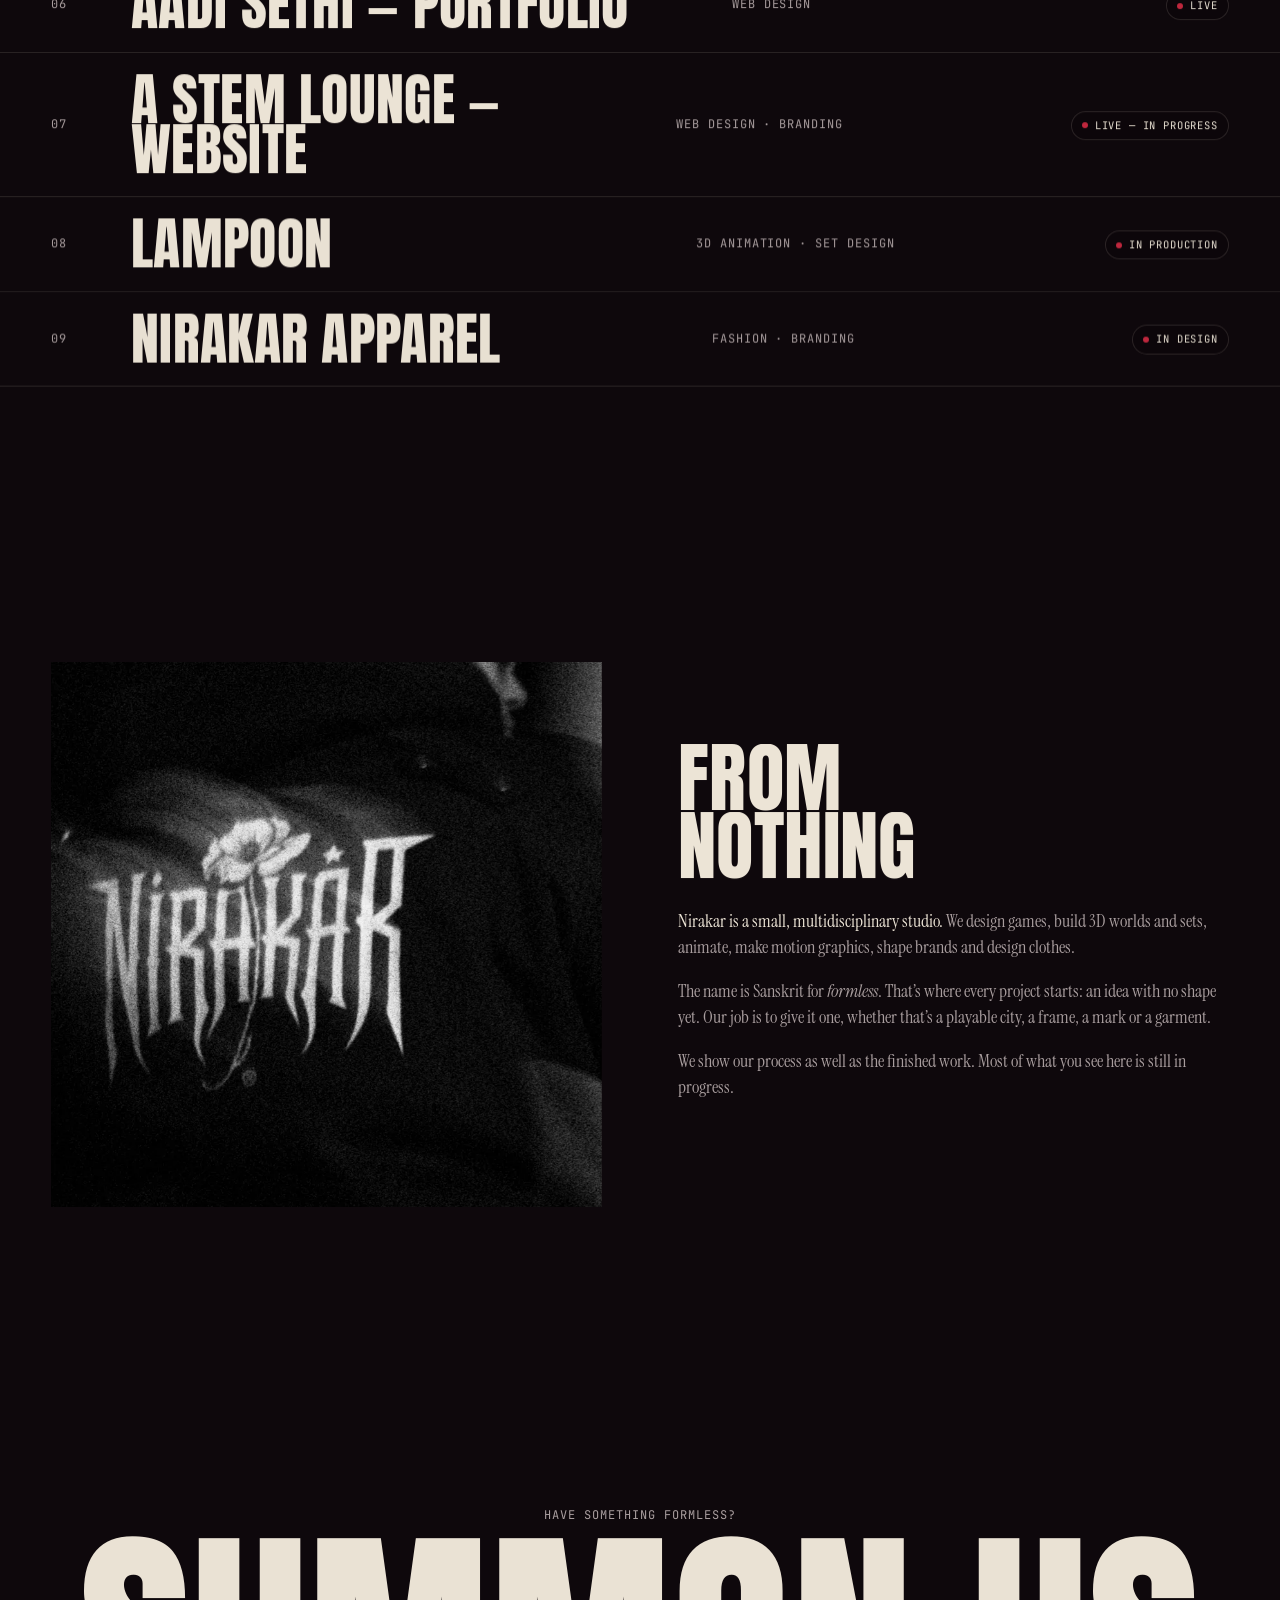
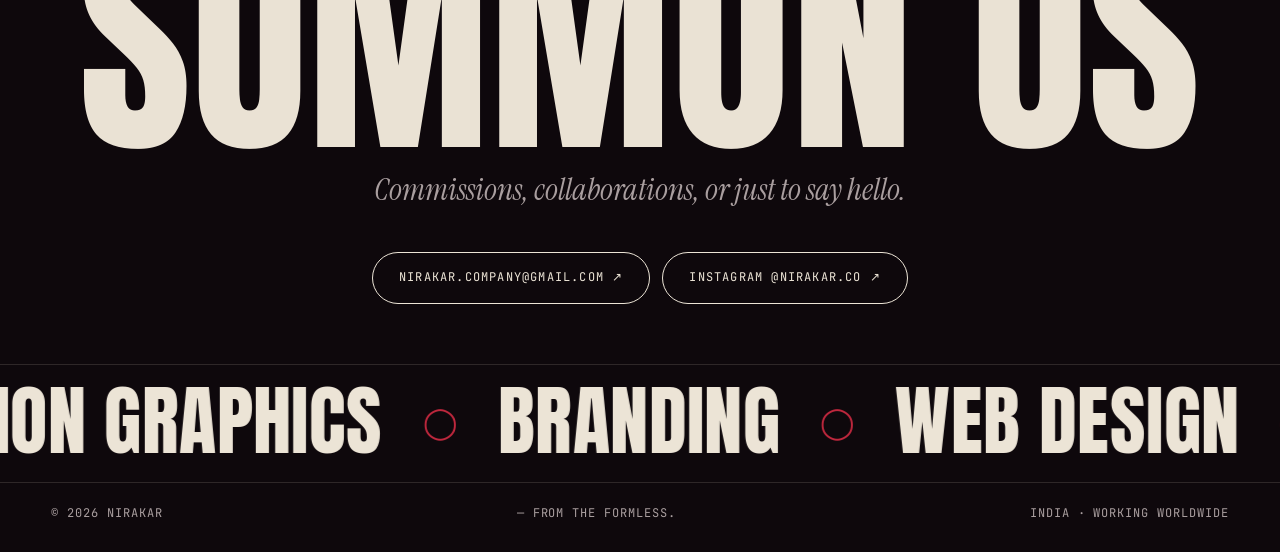
==== commit 1ebdb046: "Version-stamp CSS/JS links on each deploy so browsers fetch fresh content Co-Authored-By: Claude Opu" ====
--- a/index.html
+++ b/index.html
@@ -11,7 +11,7 @@
   <meta property="og:image" content="assets/brand/share.jpg">
   <link rel="icon" href="assets/brand/icon-512.png">
   <link rel="preload" href="assets/fonts/anton-latin-400-normal.woff2" as="font" type="font/woff2" crossorigin>
-  <link rel="stylesheet" href="assets/css/style.css">
+  <link rel="stylesheet" href="assets/css/style.css?v=dev">
   <script>try { var r = document.documentElement; if (sessionStorage.getItem('nk-seen')) r.classList.add('no-loader'); if (sessionStorage.getItem('nk-transit')) r.classList.add('is-entering'); } catch (e) {}</script>
 </head>
 <body data-page="home">
@@ -111,10 +111,10 @@
     </div>
   </footer>
 
-  <script src="content/projects.js"></script>
+  <script src="content/projects.js?v=dev"></script>
   <script src="assets/vendor/gsap.min.js"></script>
   <script src="assets/vendor/ScrollTrigger.min.js"></script>
   <script src="assets/vendor/lenis.min.js"></script>
-  <script src="assets/js/main.js"></script>
+  <script src="assets/js/main.js?v=dev"></script>
 </body>
 </html>
--- a/assets/css/style.css
+++ b/assets/css/style.css
@@ -369,6 +369,28 @@
 .next:hover .next__bg { opacity: 1; transform: scale(1); }
 .next__title { font-size: clamp(64px, 13vw, 230px); margin: 16px 0 0; }
 
+/* ---------- Website frames (browser window + phone, scrollable inside) ---------- */
+.p-hero__right { display: inline-flex; align-items: center; gap: 10px; }
+.btn--small { padding: 9px 16px; font-size: 11px; }
+.b-site__row { display: grid; grid-template-columns: minmax(0, 1fr) clamp(200px, 22vw, 320px); gap: clamp(16px, 3vw, 48px); align-items: end; }
+.bw { border: 1px solid var(--line); border-radius: 12px; overflow: hidden; background: var(--void-2); box-shadow: 0 40px 80px -40px rgba(0, 0, 0, 0.8); }
+.bw__bar { display: flex; align-items: center; gap: 7px; padding: 11px 14px; background: #1d131a; border-bottom: 1px solid var(--line); }
+.bw__bar i { width: 10px; height: 10px; border-radius: 50%; background: rgba(236, 228, 214, 0.18); }
+.bw__bar span { margin-left: 12px; padding: 4px 12px; border-radius: 99px; background: rgba(236, 228, 214, 0.06); color: var(--bone-dim); font-size: 11px; text-transform: none; letter-spacing: 0.02em; white-space: nowrap; overflow: hidden; text-overflow: ellipsis; min-width: 0; }
+.bw__view, .ph__view { overflow-y: auto; overscroll-behavior: contain; scrollbar-width: thin; scrollbar-color: rgba(236, 228, 214, 0.25) transparent; }
+.bw__view { height: min(68vh, 640px); }
+.bw--small .bw__view { height: min(46vh, 420px); }
+.bw__view img, .ph__view img { width: 100%; height: auto; display: block; }
+.bw__view:focus-visible, .ph__view:focus-visible { outline: 2px solid var(--accent); outline-offset: -2px; }
+.ph { border: 9px solid #1d131a; border-radius: 34px; overflow: hidden; background: #000; box-shadow: 0 40px 80px -40px rgba(0, 0, 0, 0.8), 0 0 0 1px var(--line); }
+.ph__view { aspect-ratio: 9 / 19.5; }
+.b-site figcaption, .b-browsers figcaption { margin-top: 14px; }
+@media (max-width: 820px) {
+  .b-site__row { grid-template-columns: 1fr; }
+  .ph { width: min(72vw, 300px); margin: 0 auto; }
+  .bw__view { height: 60vh; }
+}
+
 /* ---------- Lightbox ---------- */
 .lightbox { position: fixed; inset: 0; z-index: 170; background: rgba(8, 4, 7, 0.94); display: grid; place-items: center; padding: 60px 16px; opacity: 0; pointer-events: none; transition: opacity 0.4s; }
 .lightbox.is-open { opacity: 1; pointer-events: auto; }
